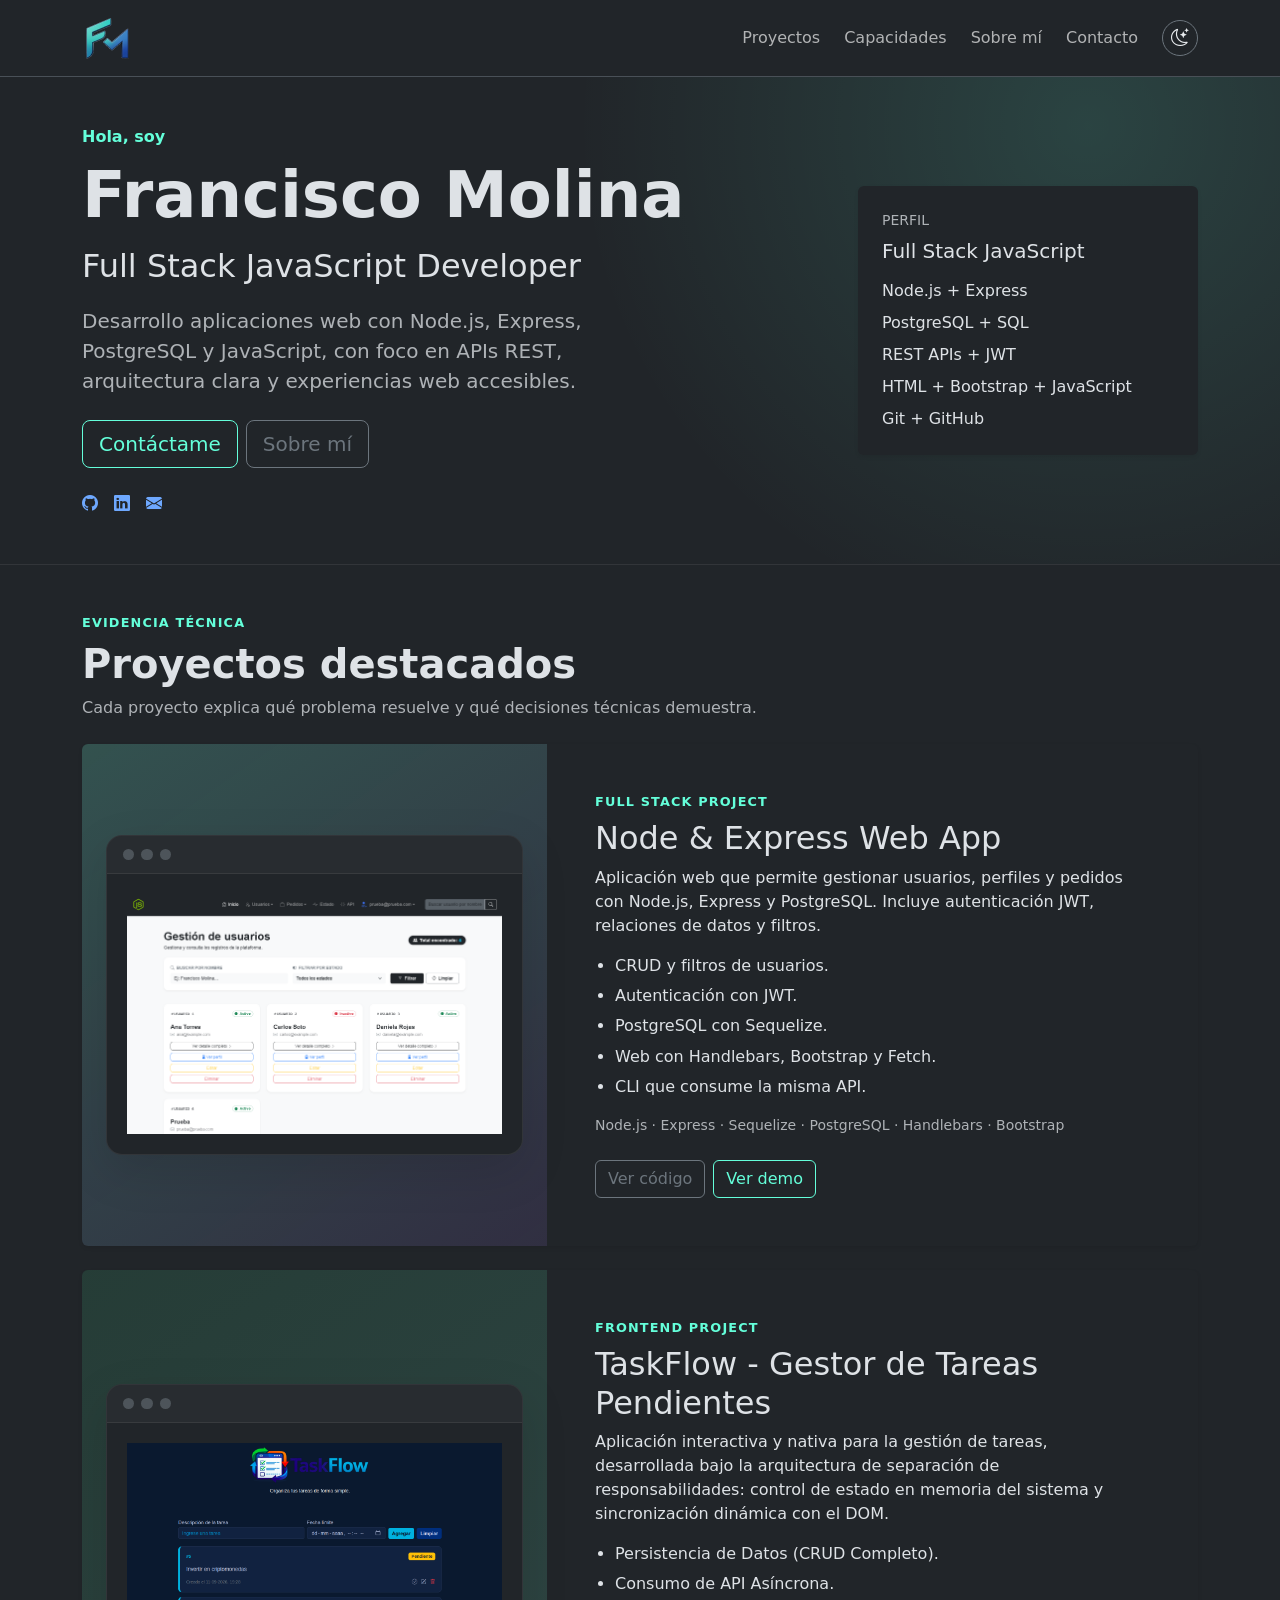
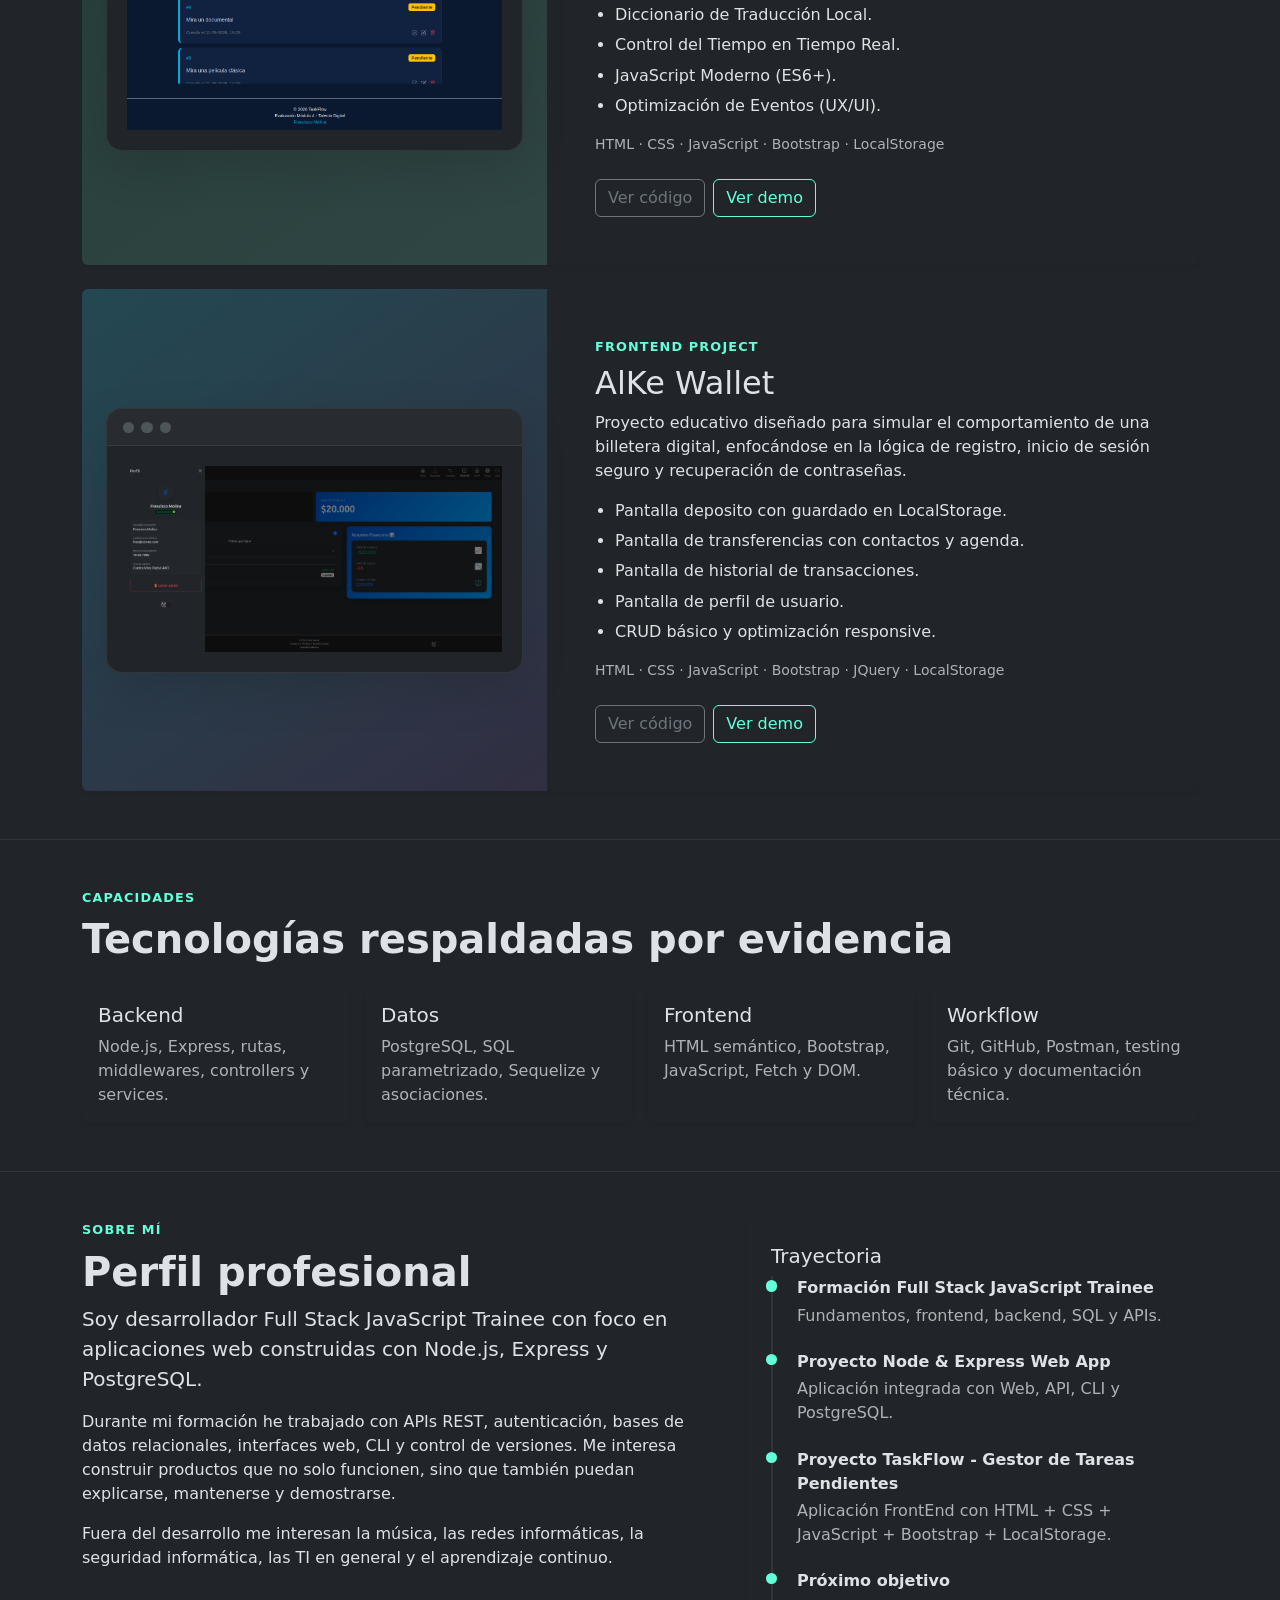
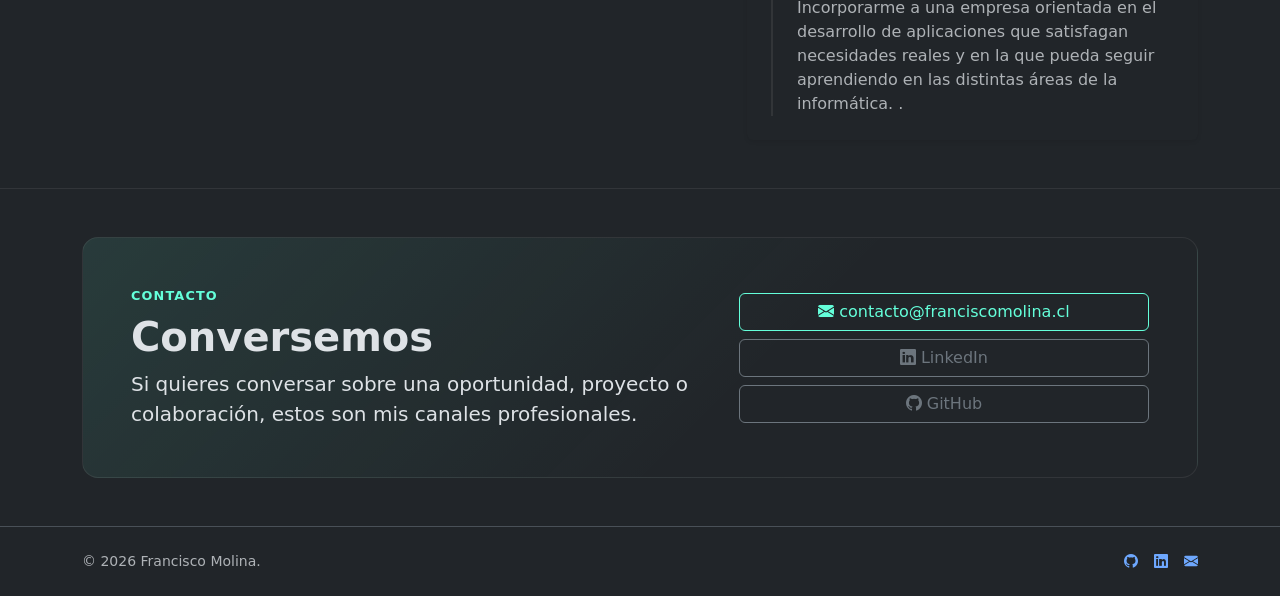
==== index.html @ bc256c52 "Add files via upload" ====
<!DOCTYPE html>
<html lang="es" data-bs-theme="dark">
<head>
  <meta charset="UTF-8">
  <meta name="viewport" content="width=device-width, initial-scale=1">
  <title>Francisco Molina | Full Stack JavaScript Developer</title>
  <meta name="description" content="Portafolio de Francisco Molina, desarrollador Full Stack JavaScript. Proyectos con Node.js, Express, PostgreSQL y APIs REST.">
  <meta name="robots" content="index,follow">

  <!-- Open Graph -->
  <meta property="og:title" content="Francisco Molina — Full Stack JavaScript Developer">
  <meta property="og:description" content="Portafolio con proyectos Full Stack JavaScript en Node.js, Express y PostgreSQL.">
  <meta property="og:type" content="website">

  <!-- Tema antes del primer pintado -->
  <script>
    (() => {
      const saved = localStorage.getItem("portfolio-theme");
      document.documentElement.setAttribute("data-bs-theme", saved ?? "dark");
    })();
  </script>
  <link rel="shortcut icon" href="./assets/img/logo.webp" type="image/x-icon">

  <!-- Bootstrap CSS -->
  <link href="https://cdn.jsdelivr.net/npm/bootstrap@5.3.8/dist/css/bootstrap.min.css" rel="stylesheet" crossorigin="anonymous">
  <!-- Bootstrap Icons -->
  <link rel="stylesheet" href="https://cdn.jsdelivr.net/npm/bootstrap-icons@1.11.3/font/bootstrap-icons.min.css">
  <!-- Estilos propios -->
  <link rel="stylesheet" href="./assets/css/styles.css">
</head>

<body>
  <!-- Skip link -->
  <a class="skip-link" href="#main-content">Saltar al contenido principal</a>

  <!-- Header / Navbar -->
  <header class="sticky-top border-bottom bg-body">
    <nav class="navbar navbar-expand-lg" aria-label="Navegación principal">
      <div class="container">
        <a class="navbar-brand fw-bold" href="./index.html"><img src="./assets/img/logo.webp" class="logo" alt="Francisco Molina"></a>
        <button class="navbar-toggler" type="button" data-bs-toggle="collapse" data-bs-target="#mainNavbar" aria-controls="mainNavbar" aria-expanded="false" aria-label="Abrir navegación">
          <span class="navbar-toggler-icon"></span>
        </button>
        <div class="collapse navbar-collapse" id="mainNavbar">
          <ul class="navbar-nav ms-auto align-items-lg-center gap-lg-2">
            <li class="nav-item"><a class="nav-link" href="#projects">Proyectos</a></li>
            <li class="nav-item"><a class="nav-link" href="#skills">Capacidades</a></li>
            <li class="nav-item"><a class="nav-link" href="#about">Sobre mí</a></li>
            <li class="nav-item"><a class="nav-link" href="#contact">Contacto</a></li>
            <li class="nav-item ms-lg-2">
              <button id="themeToggle" class="btn btn-outline-secondary btn-sm" type="button" aria-label="Cambiar tema">
                <i id="themeIcon" class="bi bi-moon-stars"></i>
              </button>
            </li>
          </ul>
        </div>
      </div>
    </nav>
  </header>

  <!-- Contenido principal -->
  <main id="main-content">

    <!-- Hero -->
    <section class="hero-section py-5 py-lg-6" aria-labelledby="hero-title">
      <div class="container">
        <div class="row align-items-center g-5">
          <div class="col-lg-8">
            <p class="text-accent fw-semibold mb-2">Hola, soy</p>
            <h1 id="hero-title" class="display-3 fw-bold text-balance">Francisco Molina</h1>
            <p class="fs-2 mb-3">Full Stack JavaScript Developer</p>
            <p class="lead text-body-secondary col-xl-9">
              Desarrollo aplicaciones web con Node.js, Express, PostgreSQL
              y JavaScript, con foco en APIs REST, arquitectura clara y
              experiencias web accesibles.
            </p>
            <div class="d-flex flex-wrap gap-2 mt-4">
              <a href="#contact" class="btn btn-accent btn-lg">Contáctame</a>
              <a href="#about" class="btn btn-outline-secondary btn-lg">Sobre mí</a>
            </div>
            <nav class="d-flex flex-wrap gap-3 mt-4 professional-links" aria-label="Enlaces profesionales">
              <a href="https://github.com/franciscomolinacl" target="_blank"><i class="bi bi-github"></i> </a>
              <a href="https://www.linkedin.com/in/francisco-molina-cl/" target="_blank"><i class="bi bi-linkedin"></i> </a>
              <a href="mailto:contacto@franciscomolina.cl"><i class="bi bi-envelope-fill"></i> </a>
            </nav>
          </div>
          <div class="col-lg-4">
            <aside class="card border-0 shadow-sm">
              <div class="card-body p-4">
                <p class="small text-uppercase text-body-secondary mb-2">Perfil</p>
                <p class="h5 mb-3">Full Stack JavaScript</p>
                <ul class="list-unstyled mb-0 d-grid gap-2">
                  <li>Node.js + Express</li>
                  <li>PostgreSQL + SQL</li>
                  <li>REST APIs + JWT</li>
                  <li>HTML + Bootstrap + JavaScript</li>
                  <li>Git + GitHub</li>
                </ul>
              </div>
            </aside>
          </div>
        </div>
      </div>
    </section>

    <!-- Proyectos -->
    <section id="projects" class="section-block py-5" aria-labelledby="projects-title">
      <div class="container">
        <div class="section-heading mb-4">
          <p class="eyebrow">Evidencia técnica</p>
          <h2 id="projects-title" class="display-6 fw-bold">Proyectos destacados</h2>
          <p class="text-body-secondary col-lg-8 mb-0">
            Cada proyecto explica qué problema resuelve y qué decisiones técnicas demuestra.
          </p>
        </div>

        <!-- Proyecto 1 -->
        <article class="card project-card border-0 shadow-sm overflow-hidden mb-4">
          <div class="row g-0">
            <div class="col-lg-5">
              <div class="project-visual h-100 p-4 d-flex align-items-center" role="img" aria-label="Vista representativa de HelpDesk">
                <div class="mock-window w-100">
                  <div class="mock-window-bar"><span></span><span></span><span></span></div>
                  <div class="mock-window-body">
                      <img src="./assets/img/capturas/cap1.webp" class="caps" alt="Node & Express Web App">
                  </div>
                </div>
              </div>
            </div>
            <div class="col-lg-7">
              <div class="card-body p-4 p-lg-5">
                <p class="eyebrow">Full Stack Project</p>
                <h3 class="card-title h2">Node & Express Web App</h3>
                <p class="card-text">
                  Aplicación web que permite gestionar usuarios, perfiles y pedidos con Node.js, Express y PostgreSQL.
                  Incluye autenticación JWT, relaciones de datos y filtros.
                </p>
                <ul class="project-points">
                  <li>CRUD y filtros de usuarios.</li>
                  <li>Autenticación con JWT.</li>
                  <li>PostgreSQL con Sequelize.</li>
                  <li>Web con Handlebars, Bootstrap y Fetch.</li>
                  <li>CLI que consume la misma API.</li>
                </ul>
                <p class="small text-body-secondary">Node.js · Express · Sequelize · PostgreSQL · Handlebars · Bootstrap</p>
                <div class="d-flex flex-wrap gap-2 mt-4">
                  <a href="https://github.com/franciscomolinacl/TP-Integrador-JS" target="_blank" class="btn btn-outline-secondary">Ver código</a>
                  <a href="https://tp-integrador-js.onrender.com/" target="_blank" class="btn btn-accent">Ver demo</a>
                </div>
              </div>
            </div>
          </div>
        </article>

        <!-- Proyecto 2 -->
        <article class="card project-card border-0 shadow-sm overflow-hidden mb-4">
          <div class="row g-0">
            <div class="col-lg-5">
              <div class="project-visual project-visual-alt h-100 p-4 d-flex align-items-center" role="img" aria-label="Vista representativa de API REST">
                <div class="mock-window w-100">
                  <div class="mock-window-bar"><span></span><span></span><span></span></div>
                  <div class="mock-window-body">
                    <img src="./assets/img/capturas/cap2.webp" class="caps" alt="TaskFlow">
                  </div>
                </div>
              </div>
            </div>
            <div class="col-lg-7">
              <div class="card-body p-4 p-lg-5">
                <p class="eyebrow">Frontend Project</p>
                <h3 class="card-title h2">TaskFlow - Gestor de Tareas Pendientes</h3>
                <p class="card-text">
                  Aplicación interactiva y nativa para la gestión de tareas, desarrollada bajo 
                  la arquitectura de separación de responsabilidades: 
                  control de estado en memoria del sistema y sincronización dinámica con el DOM.
                </p>
                <ul class="project-points">
                  <li>Persistencia de Datos (CRUD Completo).</li>
                  <li>Consumo de API Asíncrona.</li>
                  <li>Diccionario de Traducción Local.</li>
                  <li>Control del Tiempo en Tiempo Real.</li>
                  <li>JavaScript Moderno (ES6+).</li>
                  <li>Optimización de Eventos (UX/UI).</li>
                </ul>
                <p class="small text-body-secondary">HTML · CSS · JavaScript · Bootstrap · LocalStorage</p>
                <div class="d-flex flex-wrap gap-2 mt-4">
                  <a href="https://github.com/franciscomolinacl/TaskFlow" target="_blank" class="btn btn-outline-secondary">Ver código</a>
                  <a href="https://franciscomolinacl.github.io/TaskFlow/" target="_blank" class="btn btn-accent">Ver demo</a>
                </div>
              </div>
            </div>
          </div>
        </article>

        <!-- Proyecto 3 -->
        <article class="card project-card border-0 shadow-sm overflow-hidden">
          <div class="row g-0">
            <div class="col-lg-5">
              <div class="project-visual project-visual-alt2 h-100 p-4 d-flex align-items-center" role="img" aria-label="Vista representativa de Weather App">
                <div class="mock-window w-100">
                  <div class="mock-window-bar"><span></span><span></span><span></span></div>
                  <div class="mock-window-body">
                    <img src="./assets/img/capturas/cap3.webp" class="caps" alt="TaskFlow">     
                  </div>               
                </div>
              </div>
            </div>
            <div class="col-lg-7">
              <div class="card-body p-4 p-lg-5">
                <p class="eyebrow">Frontend Project</p>
                <h3 class="card-title h2">AlKe Wallet</h3>
                <p class="card-text">
                  Proyecto educativo diseñado para simular el comportamiento de una billetera digital, 
                  enfocándose en la lógica de registro, inicio de sesión seguro y recuperación de contraseñas.
                </p>
                <ul class="project-points">
                  <li>Pantalla deposito con guardado en LocalStorage.</li>
                  <li>Pantalla de transferencias con contactos y agenda.</li>
                  <li>Pantalla de historial de transacciones.</li>
                  <li>Pantalla de perfil de usuario.</li>
                  <li>CRUD básico y optimización responsive.</li>
                </ul>
                <p class="small text-body-secondary">HTML · CSS · JavaScript · Bootstrap · JQuery · LocalStorage</p>
                <div class="d-flex flex-wrap gap-2 mt-4">
                  <a href="https://github.com/franciscomolinacl/alke-wallet" target="_blank" class="btn btn-outline-secondary">Ver código</a>
                  <a href="https://franciscomolinacl.github.io/alke-wallet/" target="_blank" class="btn btn-accent">Ver demo</a>
                </div>
              </div>
            </div>
          </div>
        </article>
      </div>
    </section>

    <!-- Capacidades -->
    <section id="skills" class="section-block py-5" aria-labelledby="skills-title">
      <div class="container">
        <p class="eyebrow">Capacidades</p>
        <h2 id="skills-title" class="display-6 fw-bold mb-4">Tecnologías respaldadas por evidencia</h2>
        <div class="row g-3">
          <div class="col-md-6 col-xl-3">
            <article class="card h-100 border-0 shadow-sm">
              <div class="card-body">
                <h3 class="h5">Backend</h3>
                <p class="text-body-secondary mb-0">Node.js, Express, rutas, middlewares, controllers y services.</p>
              </div>
            </article>
          </div>
          <div class="col-md-6 col-xl-3">
            <article class="card h-100 border-0 shadow-sm">
              <div class="card-body">
                <h3 class="h5">Datos</h3>
                <p class="text-body-secondary mb-0">PostgreSQL, SQL parametrizado, Sequelize y asociaciones.</p>
              </div>
            </article>
          </div>
          <div class="col-md-6 col-xl-3">
            <article class="card h-100 border-0 shadow-sm">
              <div class="card-body">
                <h3 class="h5">Frontend</h3>
                <p class="text-body-secondary mb-0">HTML semántico, Bootstrap, JavaScript, Fetch y DOM.</p>
              </div>
            </article>
          </div>
          <div class="col-md-6 col-xl-3">
            <article class="card h-100 border-0 shadow-sm">
              <div class="card-body">
                <h3 class="h5">Workflow</h3>
                <p class="text-body-secondary mb-0">Git, GitHub, Postman, testing básico y documentación técnica.</p>
              </div>
            </article>
          </div>
        </div>
      </div>
    </section>

    <!-- Sobre mí -->
    <section id="about" class="section-block py-5" aria-labelledby="about-title">
      <div class="container">
        <div class="row g-4">
          <div class="col-lg-7">
            <p class="eyebrow">Sobre mí</p>
            <h2 id="about-title" class="display-6 fw-bold">Perfil profesional</h2>
            <p class="lead">
              Soy desarrollador Full Stack JavaScript Trainee con foco en aplicaciones
              web construidas con Node.js, Express y PostgreSQL.
            </p>
            <p>
              Durante mi formación he trabajado con APIs REST, autenticación,
              bases de datos relacionales, interfaces web, CLI y control de
              versiones. Me interesa construir productos que no solo funcionen,
              sino que también puedan explicarse, mantenerse y demostrarse.
            </p>
            <p class="mb-0">
              Fuera del desarrollo me interesan la música, las redes informáticas, la seguridad informática, las TI en general y el
              aprendizaje continuo. 
            </p>
          </div>
          <div class="col-lg-5">
            <aside class="card h-100 border-0 shadow-sm">
              <div class="card-body p-4">
                <h3 class="h5">Trayectoria</h3>
                <ol class="timeline list-unstyled mb-0">
                  <li>
                    <strong>Formación Full Stack JavaScript Trainee</strong>
                    <span>Fundamentos, frontend, backend, SQL y APIs.</span>
                  </li>
                  <li>
                    <strong>Proyecto Node & Express Web App</strong>
                    <span>Aplicación integrada con Web, API, CLI y PostgreSQL.</span>
                  </li>
                  <li>
                    <strong>Proyecto TaskFlow - Gestor de Tareas Pendientes</strong>
                    <span>Aplicación FrontEnd con HTML + CSS + JavaScript + Bootstrap + LocalStorage.</span>
                  </li>
                  <li>
                    <strong>Próximo objetivo</strong>
                    <span>Incorporarme a una empresa orientada en el desarrollo de aplicaciones
                      que satisfagan necesidades reales y en la que pueda seguir aprendiendo en las distintas
                      áreas de la informática.
                      .</span>
                  </li>
                </ol>
              </div>
            </aside>
          </div>
        </div>
      </div>
    </section>

    <!-- Contacto -->
    <section id="contact" class="section-block py-5" aria-labelledby="contact-title">
      <div class="container">
        <div class="contact-panel p-4 p-lg-5 rounded-4">
          <div class="row align-items-center g-4">
            <div class="col-lg-7">
              <p class="eyebrow">Contacto</p>
              <h2 id="contact-title" class="display-6 fw-bold">Conversemos</h2>
              <p class="lead mb-0">
                Si quieres conversar sobre una oportunidad, proyecto o
                colaboración, estos son mis canales profesionales.
              </p>
            </div>
            <div class="col-lg-5">
              <div class="d-grid gap-2">
                <a class="btn btn-accent" href="mailto:contacto@franciscomolina.cl"><i class="bi bi-envelope-fill"></i> contacto@franciscomolina.cl</a>
                <a class="btn btn-outline-secondary" href="https://www.linkedin.com/in/francisco-molina-cl/" target="_blank"><i class="bi bi-linkedin"></i> LinkedIn</a>
                <a class="btn btn-outline-secondary" href="https://github.com/franciscomolinacl" target="_blank"><i class="bi bi-github"></i> GitHub</a>
              </div>
            </div>
          </div>
        </div>
      </div>
    </section>
  </main>

  <!-- Footer -->
  <footer class="border-top py-4">
    <div class="container d-flex flex-column flex-md-row gap-2 justify-content-between">
      <p class="mb-0 small text-body-secondary">
        © <span data-current-year></span> Francisco Molina.
      </p>
      <nav class="d-flex flex-wrap gap-3 small" aria-label="Enlaces del pie">
        <a href="https://github.com/franciscomolinacl" target="_blank"><i class="bi bi-github"></i></a>
        <a href="https://www.linkedin.com/in/francisco-molina-cl/" target="_blank"><i class="bi bi-linkedin"></i></a>
        <a href="mailto:contacto@franciscomolina.cl"><i class="bi bi-envelope-fill"></i></a>
      </nav>
    </div>
  </footer>

  <!-- Bootstrap JS -->
  <script src="https://cdn.jsdelivr.net/npm/bootstrap@5.3.8/dist/js/bootstrap.bundle.min.js" crossorigin="anonymous"></script>
  <!-- JS propios -->
  <script src="./assets/js/main.js" defer></script>
</body>
</html>
---- assets/css/styles.css ----
/*
  Estilos propios del portafolio.
*/

:root {
  --accent: #64ffda;
  --accent-rgb: 100, 255, 218;
  --bs-link-color: #64ffda;
  --bs-link-hover-color: #99ffe6;
  --portfolio-surface: rgba(127, 127, 127, 0.08);
  --portfolio-border: rgba(127, 127, 127, 0.18);
}

[data-bs-theme="light"] {
  --accent: #0e7c6b;
  --accent-rgb: 14, 124, 107;
  --bs-link-color: #0e7c6b;
  --bs-link-hover-color: #0a5c50;
  --portfolio-surface: rgba(127, 127, 127, 0.06);
  --portfolio-border: rgba(127, 127, 127, 0.15);
}

html {
  scroll-behavior: smooth;
}

body {
  min-height: 100vh;
}

section[id] {
  scroll-margin-top: 5rem;
}

a {
  text-underline-offset: 0.2em;
}

.text-balance {
  text-wrap: balance;
}

.py-lg-6 {
  padding-top: 6rem;
  padding-bottom: 6rem;
}

.logo {
  width: 50px;
}

.caps {
  width: 100%;
}
/* Skip link */
.skip-link {
  position: fixed;
  top: 0.75rem;
  left: 0.75rem;
  z-index: 2000;
  padding: 0.75rem 1rem;
  border-radius: 0.5rem;
  background: var(--accent);
  color: white;
  transform: translateY(-150%);
}

.skip-link:focus {
  transform: translateY(0);
}

/* Hero */
.hero-section {
  background:
    radial-gradient(circle at 85% 10%, rgba(100, 255, 218, 0.14), transparent 32rem),
    var(--bs-body-bg);
}

/* Secciones */
.section-block {
  border-top: 1px solid var(--portfolio-border);
}

.eyebrow {
  margin-bottom: 0.5rem;
  color: var(--accent);
  font-size: 0.8rem;
  font-weight: 700;
  letter-spacing: 0.09em;
  text-transform: uppercase;
}

/* Links profesionales */
.professional-links a {
  font-weight: 600;
}

/* Cards */
.project-card,
.card,
.contact-panel {
  background: var(--bs-body-bg);
}

.contact-panel {
  border: 1px solid var(--portfolio-border);
}

/* Visual de proyectos */
.project-visual {
  min-height: 22rem;
  background:
    linear-gradient(145deg, rgba(100, 255, 218, 0.18), rgba(111, 66, 193, 0.12)),
    var(--portfolio-surface);
}

.project-visual-alt {
  background:
    linear-gradient(145deg, rgba(25, 135, 84, 0.18), rgba(100, 255, 218, 0.12)),
    var(--portfolio-surface);
}

.project-visual-alt2 {
  background:
    linear-gradient(145deg, rgba(13, 202, 240, 0.18), rgba(111, 66, 193, 0.12)),
    var(--portfolio-surface);
}

/* Mock window */
.mock-window {
  max-width: 44rem;
  overflow: hidden;
  border: 1px solid var(--portfolio-border);
  border-radius: 1rem;
  background: var(--bs-body-bg);
  box-shadow: 0 1rem 3rem rgba(0, 0, 0, 0.12);
}

.mock-window-bar {
  display: flex;
  gap: 0.45rem;
  padding: 0.8rem 1rem;
  border-bottom: 1px solid var(--portfolio-border);
  background: var(--portfolio-surface);
}

.mock-window-bar span {
  width: 0.7rem;
  height: 0.7rem;
  border-radius: 50%;
  background: var(--bs-secondary);
  opacity: 0.55;
}

.mock-window-body {
  padding: 1.25rem;
}

.mock-ticket {
  display: flex;
  justify-content: space-between;
  align-items: center;
  gap: 1rem;
  padding: 0.9rem 0;
  border-bottom: 1px solid var(--portfolio-border);
}

.mock-ticket:last-child {
  border-bottom: 0;
}

/* Project points */
.project-points {
  padding-left: 1.25rem;
}

.project-points li + li {
  margin-top: 0.4rem;
}

/* Timeline */
.timeline li {
  position: relative;
  padding: 0 0 1.4rem 1.5rem;
  border-left: 2px solid var(--portfolio-border);
}

.timeline li::before {
  position: absolute;
  top: 0.25rem;
  left: -0.42rem;
  width: 0.7rem;
  height: 0.7rem;
  border-radius: 50%;
  background: var(--accent);
  content: "";
}

.timeline li:last-child {
  padding-bottom: 0;
}

.timeline strong,
.timeline span {
  display: block;
}

.timeline span {
  margin-top: 0.2rem;
  color: var(--bs-secondary-color);
}

/* Contact panel */
.contact-panel {
  background:
    linear-gradient(135deg, rgba(100, 255, 218, 0.1), transparent 60%),
    var(--bs-body-bg);
}

/* Responsive */
@media (max-width: 575.98px) {
  .project-visual {
    min-height: auto;
  }

  .mock-ticket {
    align-items: flex-start;
    flex-direction: column;
  }
}

/* Print */
@media print {
  .no-print,
  header,
  footer {
    display: none !important;
  }

  body {
    color: #000;
    background: #fff;
  }

  a {
    color: inherit;
    text-decoration: none;
  }
}

/* Texto accent */
.text-accent {
  color: var(--accent) !important;
}

/* Botones accent (outline teal) */
.btn-accent {
  color: var(--accent);
  border-color: var(--accent);
}

.btn-accent:hover,
.btn-accent:focus-visible {
  background: var(--accent);
  border-color: var(--accent);
  color: #000;
}

/* Botón toggle de tema: circular */
#themeToggle {
  width: 2.25rem;
  height: 2.25rem;
  padding: 0;
  border-radius: 50%;
  display: inline-flex;
  align-items: center;
  justify-content: center;
}

/* Icono del toggle de tema */
#themeIcon {
  font-size: 1.1rem;
  line-height: 1;
}

/* Luna (tema oscuro) y sol (tema claro) */
#themeToggle .bi-moon-stars {
  color: #e9ecef;
}

#themeToggle .bi-sun {
  color: #ffc107;
}
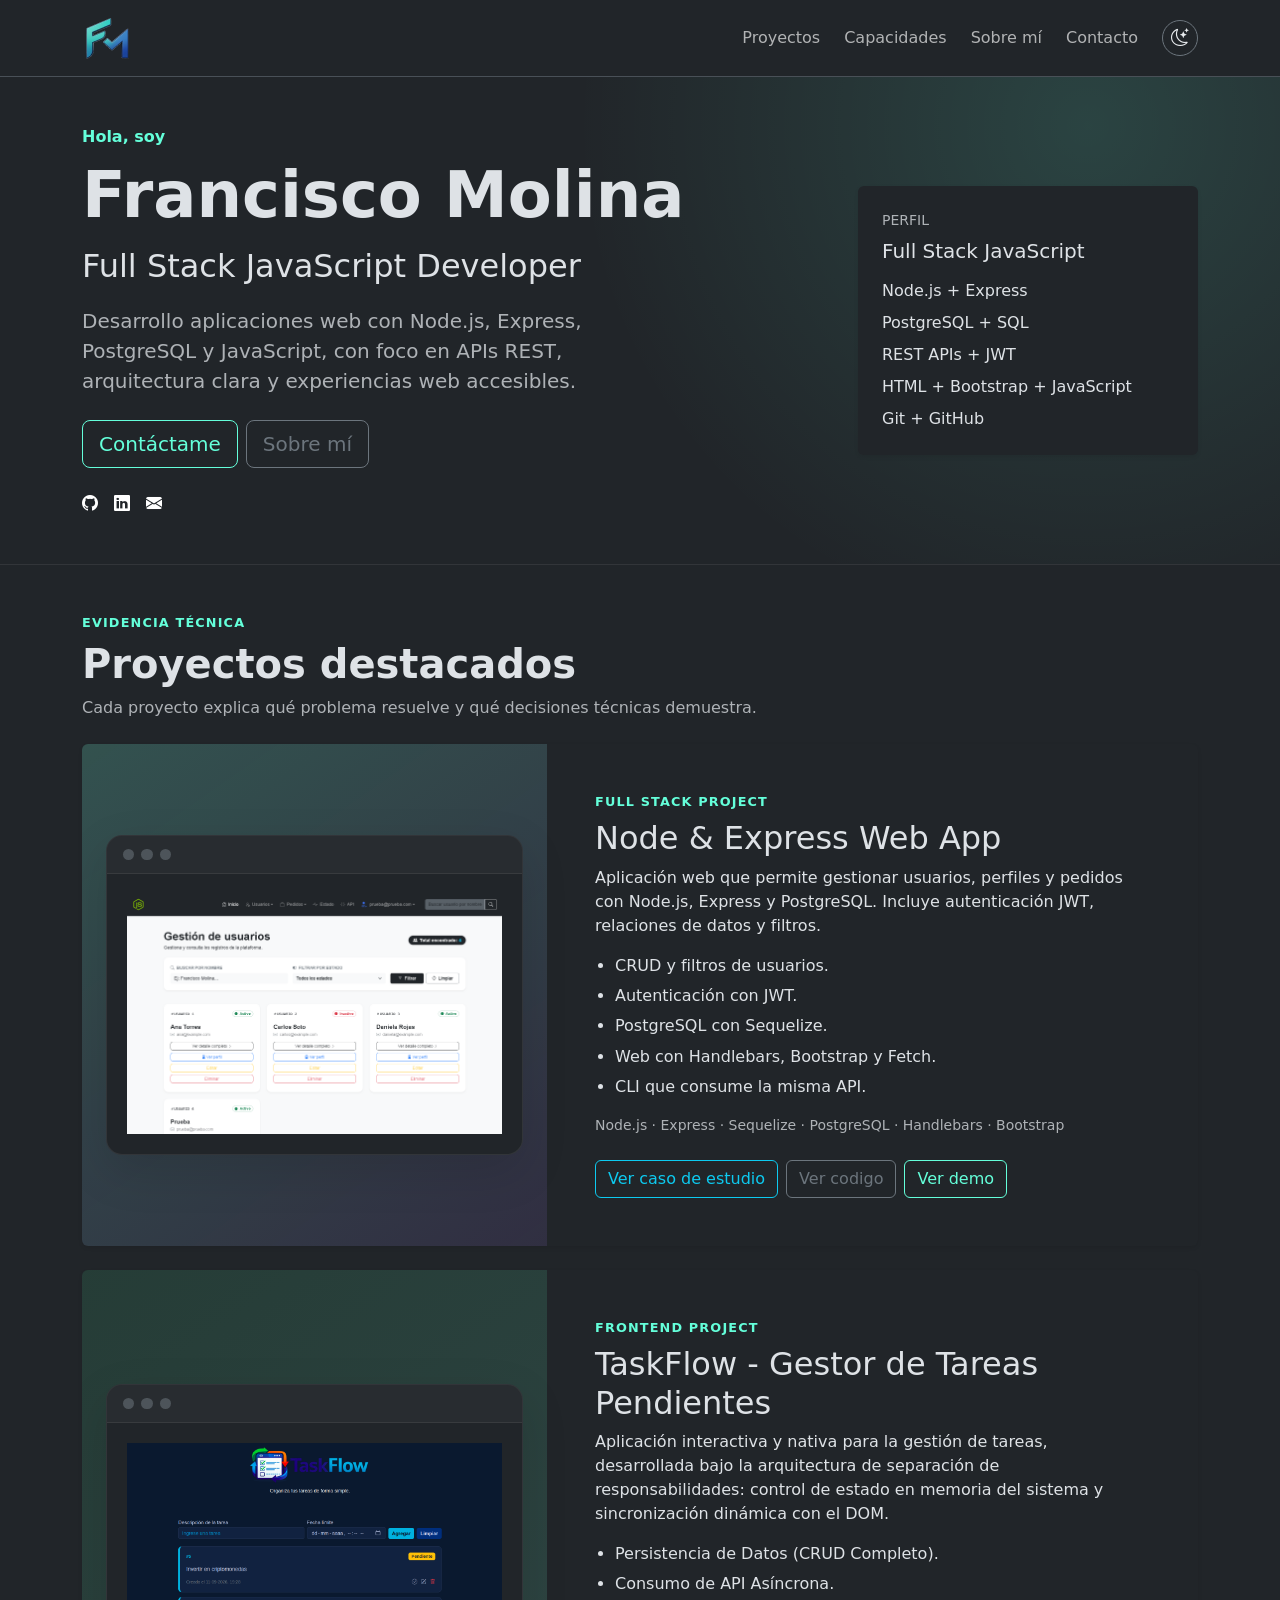
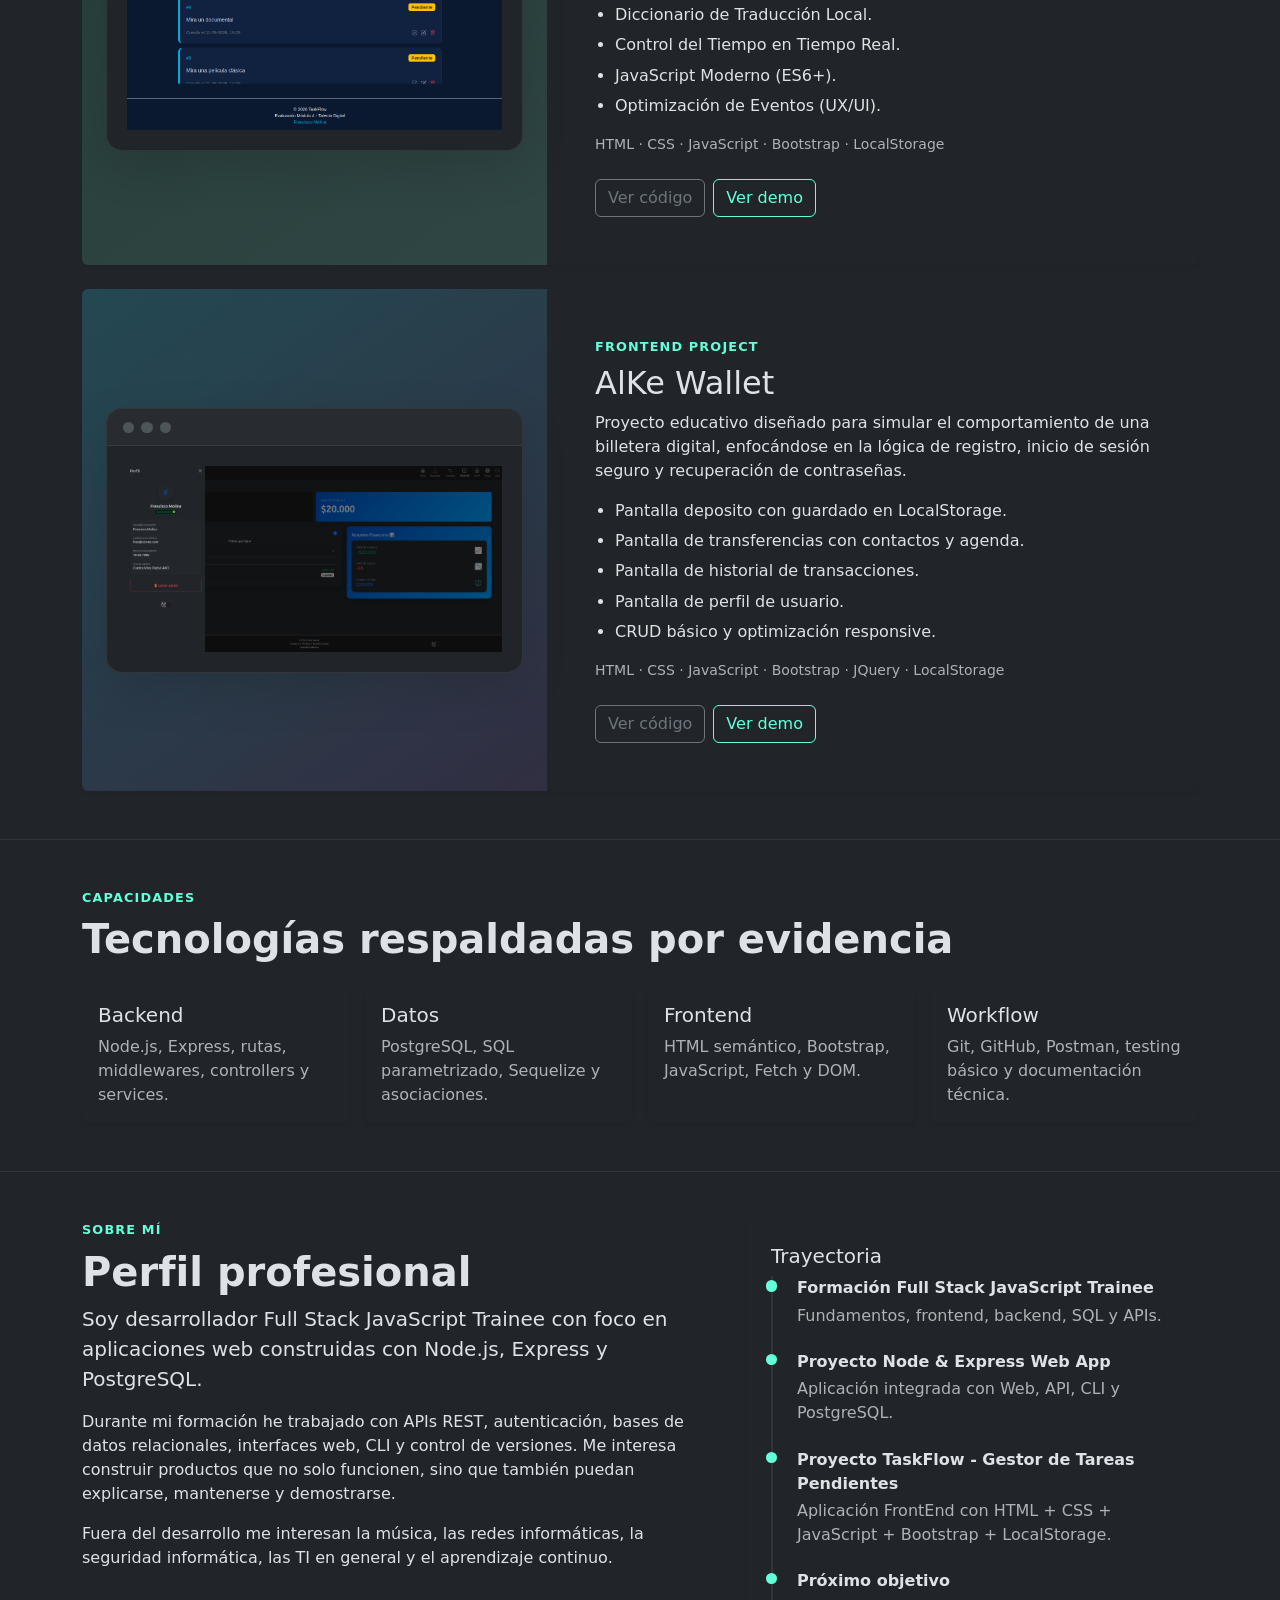
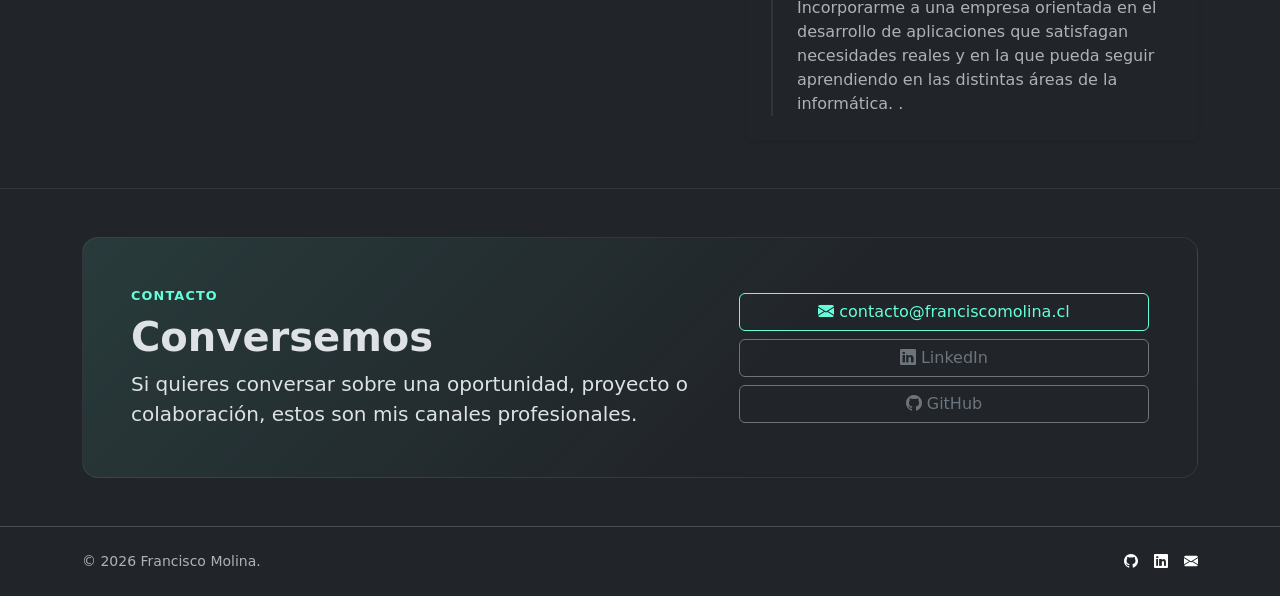
==== commit 1dc834a7: "Add files via upload" ====
--- a/index.html
+++ b/index.html
@@ -37,16 +37,26 @@
   <header class="sticky-top border-bottom bg-body">
     <nav class="navbar navbar-expand-lg" aria-label="Navegación principal">
       <div class="container">
-        <a class="navbar-brand fw-bold" href="./index.html"><img src="./assets/img/logo.webp" class="logo" alt="Francisco Molina"></a>
+        <a class="navbar-brand fw-bold" href="./">
+          <img src="./assets/img/logo.webp" class="logo" alt="Francisco Molina">
+        </a>
         <button class="navbar-toggler" type="button" data-bs-toggle="collapse" data-bs-target="#mainNavbar" aria-controls="mainNavbar" aria-expanded="false" aria-label="Abrir navegación">
           <span class="navbar-toggler-icon"></span>
         </button>
         <div class="collapse navbar-collapse" id="mainNavbar">
           <ul class="navbar-nav ms-auto align-items-lg-center gap-lg-2">
-            <li class="nav-item"><a class="nav-link" href="#projects">Proyectos</a></li>
-            <li class="nav-item"><a class="nav-link" href="#skills">Capacidades</a></li>
-            <li class="nav-item"><a class="nav-link" href="#about">Sobre mí</a></li>
-            <li class="nav-item"><a class="nav-link" href="#contact">Contacto</a></li>
+            <li class="nav-item">
+              <a class="nav-link" href="#projects">Proyectos</a>
+            </li>
+            <li class="nav-item">
+              <a class="nav-link" href="#skills">Capacidades</a>
+            </li>
+            <li class="nav-item">
+              <a class="nav-link" href="#about">Sobre mí</a>
+            </li>
+            <li class="nav-item">
+              <a class="nav-link" href="#contact">Contacto</a>
+            </li>
             <li class="nav-item ms-lg-2">
               <button id="themeToggle" class="btn btn-outline-secondary btn-sm" type="button" aria-label="Cambiar tema">
                 <i id="themeIcon" class="bi bi-moon-stars"></i>
@@ -144,7 +154,8 @@
                 </ul>
                 <p class="small text-body-secondary">Node.js · Express · Sequelize · PostgreSQL · Handlebars · Bootstrap</p>
                 <div class="d-flex flex-wrap gap-2 mt-4">
-                  <a href="https://github.com/franciscomolinacl/TP-Integrador-JS" target="_blank" class="btn btn-outline-secondary">Ver código</a>
+                  <a href="./projects" class="btn btn-outline-info">Ver caso de estudio</a>
+                  <a href="https://github.com/franciscomolinacl/TP-Integrador-JS" target="_blank" class="btn btn-outline-secondary">Ver codigo</a>
                   <a href="https://tp-integrador-js.onrender.com/" target="_blank" class="btn btn-accent">Ver demo</a>
                 </div>
               </div>
--- a/assets/css/styles.css
+++ b/assets/css/styles.css
@@ -34,6 +34,7 @@
 
 a {
   text-underline-offset: 0.2em;
+  color:#fff;
 }
 
 .text-balance {
